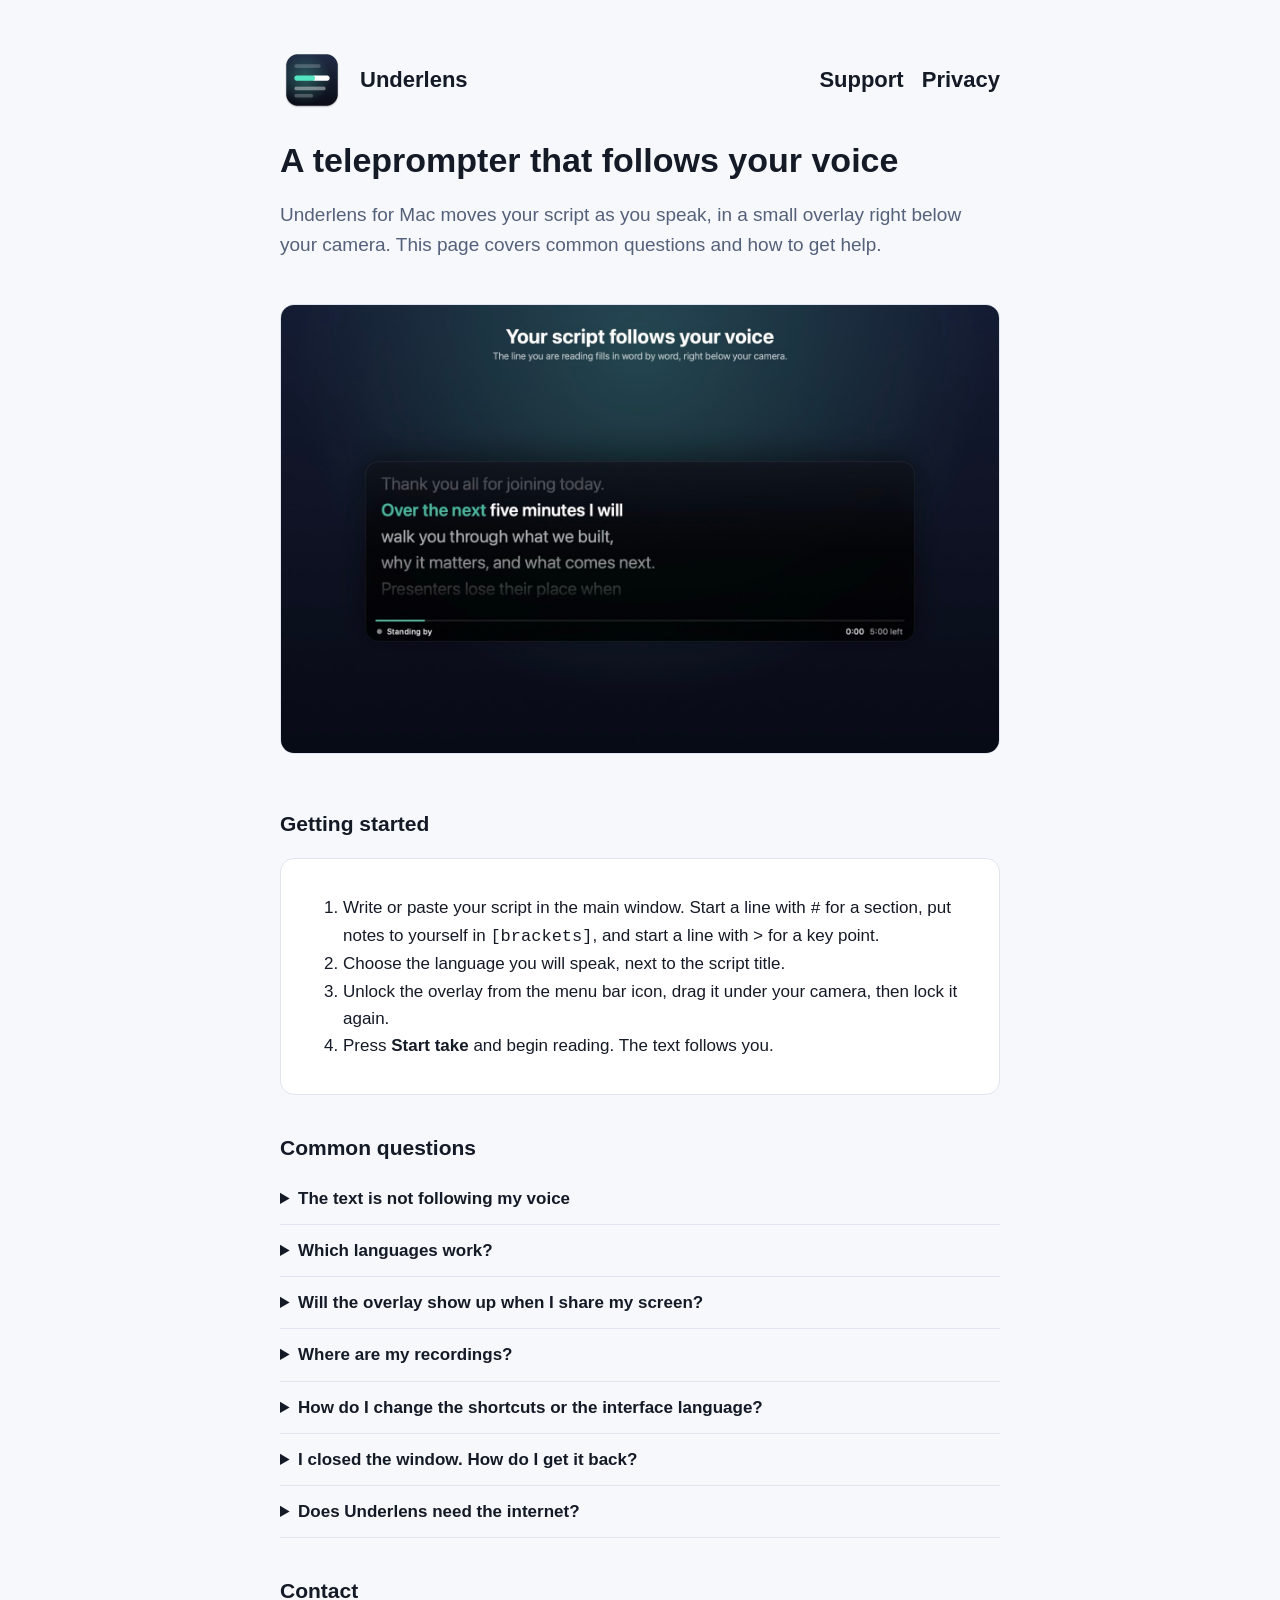
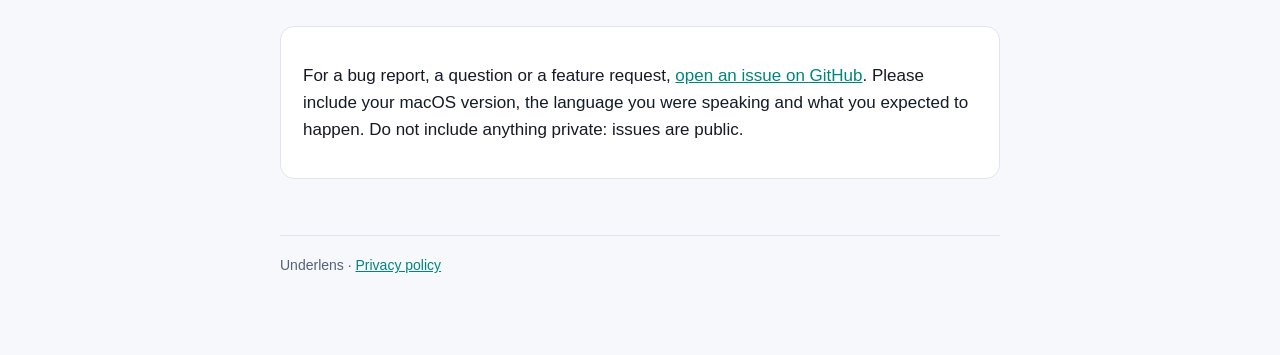
==== index.html @ 580b8d1f "Underlens support and privacy pages" ====
<!doctype html>
<html lang="en"><head><meta charset="utf-8"><meta name="viewport" content="width=device-width, initial-scale=1">
<title>Underlens Support</title><meta name="description" content="Help and support for Underlens, the teleprompter for Mac that follows your voice.">
<link rel="stylesheet" href="style.css"><link rel="icon" href="icon.png"></head>
<body><main>
<header><img src="icon.png" alt=""><a href="./">Underlens</a><nav><a href="./">Support</a><a href="privacy.html">Privacy</a></nav></header>
<h1>A teleprompter that follows your voice</h1>
<p class="lead">Underlens for Mac moves your script as you speak, in a small overlay right below your camera. This page covers common questions and how to get help.</p>
<img class="hero" src="hero.jpg" alt="The Underlens overlay showing a script with the current line filling in as it is read">

<h2>Getting started</h2>
<div class="card"><ol>
<li>Write or paste your script in the main window. Start a line with <code>#</code> for a section, put notes to yourself in <code>[brackets]</code>, and start a line with <code>&gt;</code> for a key point.</li>
<li>Choose the language you will speak, next to the script title.</li>
<li>Unlock the overlay from the menu bar icon, drag it under your camera, then lock it again.</li>
<li>Press <strong>Start take</strong> and begin reading. The text follows you.</li>
</ol></div>

<h2>Common questions</h2>
<details><summary>The text is not following my voice</summary><p>Check that the script's language matches the language you are speaking, and that Underlens is allowed under System Settings → Privacy &amp; Security → Microphone. The first time you use a language, macOS may need a few minutes to download its speech model; Speed and Manual modes work in the meantime.</p></details>
<details><summary>Which languages work?</summary><p>Voice following works in the languages macOS can recognise on your Mac, including English, Chinese (Mandarin and Cantonese), Japanese, Korean, Spanish, French and German. English is the most thoroughly tuned. Write the script the way you will say it.</p></details>
<details><summary>Will the overlay show up when I share my screen?</summary><p>Sharing a single window or browser tab never includes the overlay. Underlens asks macOS to leave the overlay out of whole-screen captures, but this cannot be guaranteed for every app and macOS version, so share a window or keep the overlay on a display you are not sharing.</p></details>
<details><summary>Where are my recordings?</summary><p>In the Underlens folder inside Movies, unless you chose another folder in the recording window under "Save to". The video shows only what the camera sees; the overlay is never part of it.</p></details>
<details><summary>How do I change the shortcuts or the interface language?</summary><p>Open Settings. Shortcuts has every global shortcut; Tracking has the interface language.</p></details>
<details><summary>I closed the window. How do I get it back?</summary><p>Click the Underlens icon in the Dock, or the Underlens icon in the menu bar and choose Open Underlens.</p></details>
<details><summary>Does Underlens need the internet?</summary><p>No. The app has no network access. Speech is recognised on your Mac.</p></details>

<h2>Contact</h2>
<div class="card"><p>For a bug report, a question or a feature request, <a href="https://github.com/JimmyChan233/underlens/issues">open an issue on GitHub</a>. Please include your macOS version, the language you were speaking and what you expected to happen. Do not include anything private: issues are public.</p></div>
<footer>Underlens · <a href="privacy.html">Privacy policy</a></footer>
</main></body></html>
---- style.css ----
:root { --bg: #0b0e17; --panel: #131827; --text: #e9edf5; --muted: #9aa5b8; --accent: #54e6c2; --line: #232a3d; }
@media (prefers-color-scheme: light) { :root { --bg: #f6f8fb; --panel: #ffffff; --text: #141a26; --muted: #55607a; --accent: #00857a; --line: #dfe4ee; } }
* { box-sizing: border-box; }
body { margin: 0; background: var(--bg); color: var(--text); font: 17px/1.6 -apple-system, BlinkMacSystemFont, "Segoe UI", "PingFang SC", "Hiragino Sans", sans-serif; }
main { max-width: 760px; margin: 0 auto; padding: 48px 20px 80px; }
header { display: flex; align-items: center; gap: 16px; margin-bottom: 28px; }
header img { width: 64px; height: 64px; }
header a { color: var(--text); text-decoration: none; font-weight: 700; font-size: 22px; }
nav { margin-left: auto; display: flex; gap: 18px; font-size: 15px; }
a { color: var(--accent); }
h1 { font-size: 34px; line-height: 1.2; margin: 0 0 12px; }
h2 { font-size: 21px; margin: 36px 0 8px; }
p, li { color: var(--text); }
.lead { color: var(--muted); font-size: 19px; }
.card { background: var(--panel); border: 1px solid var(--line); border-radius: 14px; padding: 18px 22px; margin: 18px 0; }
.hero { width: 100%; border-radius: 14px; border: 1px solid var(--line); margin: 24px 0 8px; }
footer { margin-top: 56px; padding-top: 18px; border-top: 1px solid var(--line); color: var(--muted); font-size: 14px; }
details { border-bottom: 1px solid var(--line); padding: 12px 0; }
summary { cursor: pointer; font-weight: 600; }
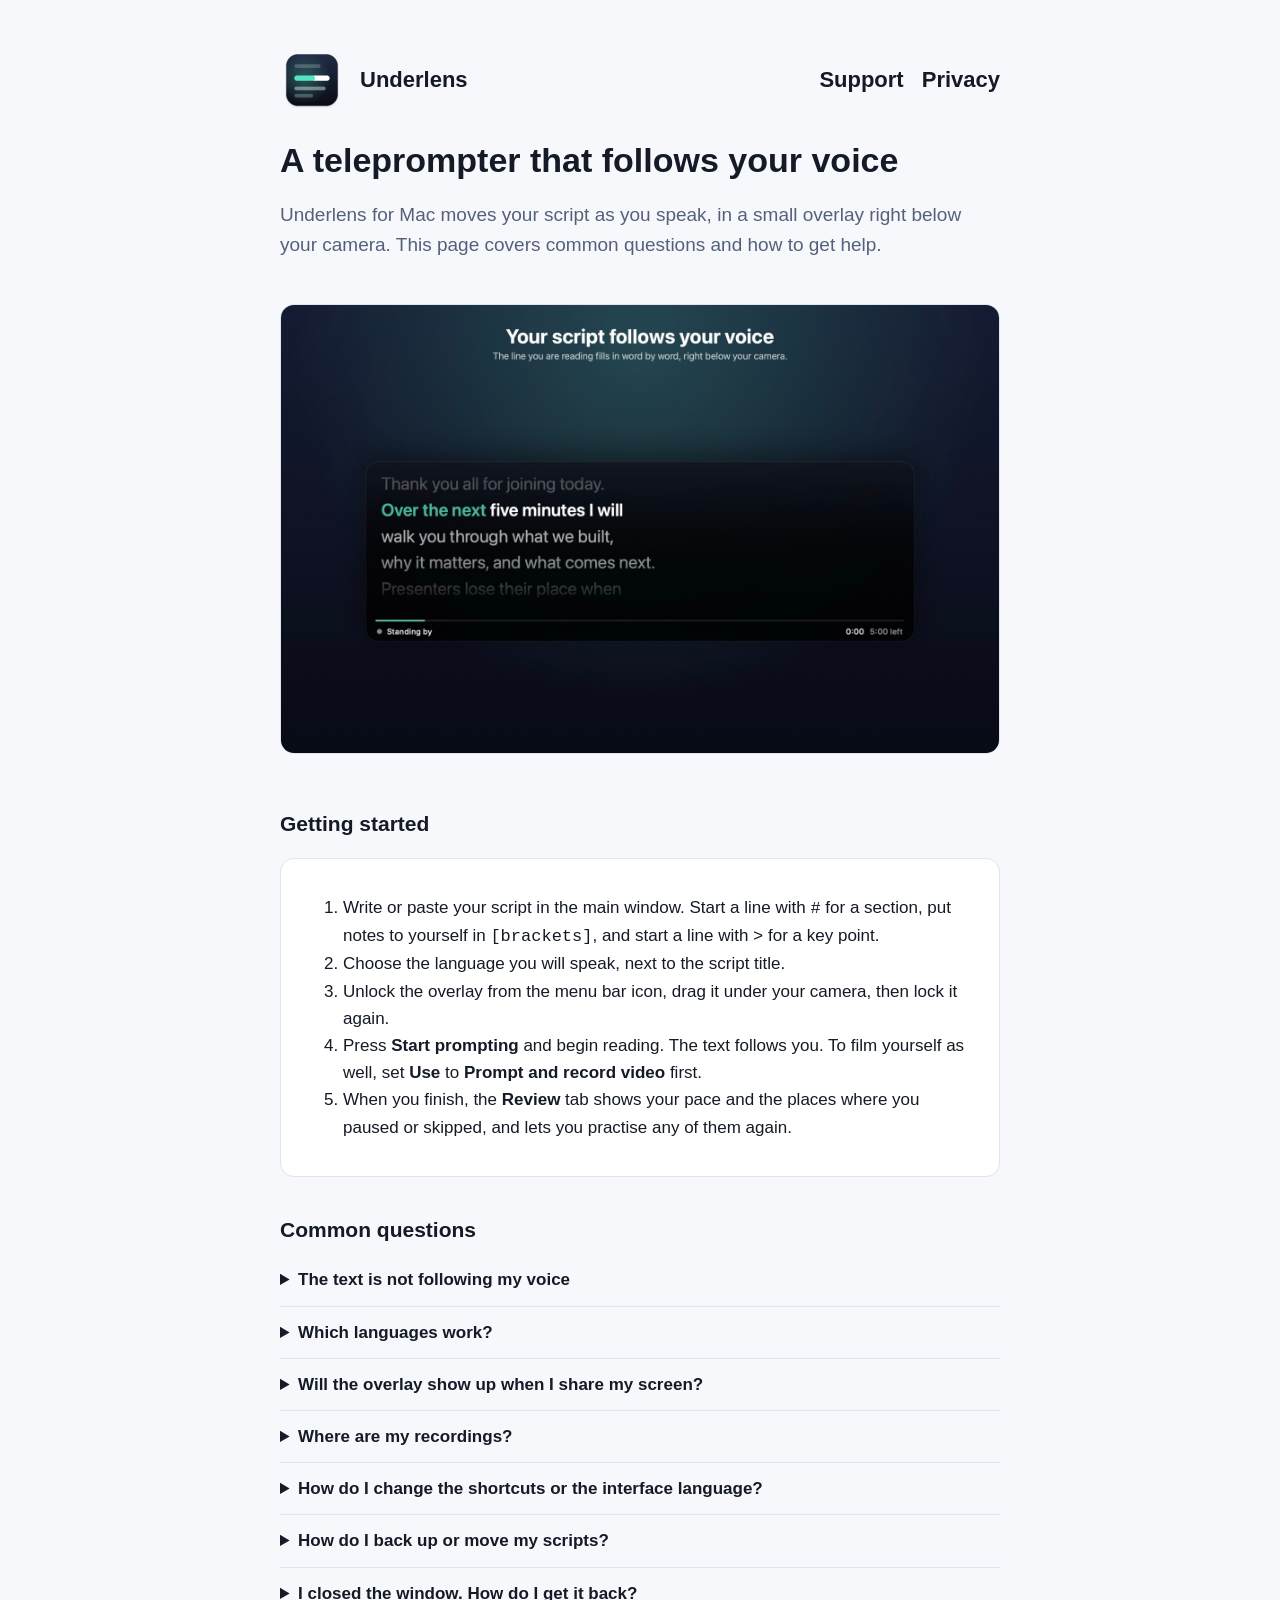
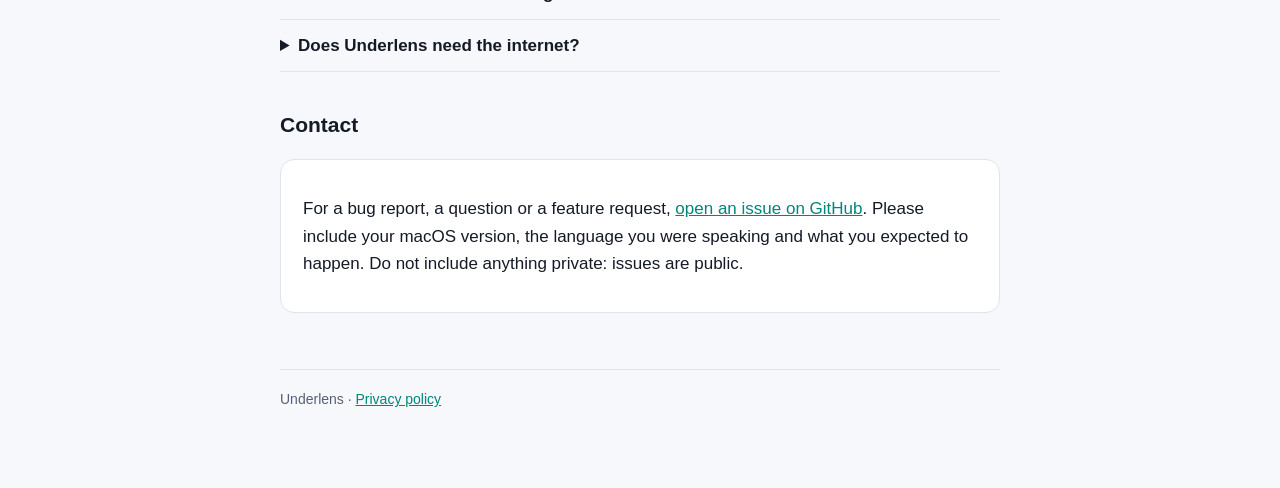
==== commit 35773d7b: "Update support page for the Prepare, Prompt and Review workflow Co-Authored-By: Claude Fable 5.2 <no" ====
--- a/index.html
+++ b/index.html
@@ -13,7 +13,8 @@
 <li>Write or paste your script in the main window. Start a line with <code>#</code> for a section, put notes to yourself in <code>[brackets]</code>, and start a line with <code>&gt;</code> for a key point.</li>
 <li>Choose the language you will speak, next to the script title.</li>
 <li>Unlock the overlay from the menu bar icon, drag it under your camera, then lock it again.</li>
-<li>Press <strong>Start take</strong> and begin reading. The text follows you.</li>
+<li>Press <strong>Start prompting</strong> and begin reading. The text follows you. To film yourself as well, set <strong>Use</strong> to <strong>Prompt and record video</strong> first.</li>
+<li>When you finish, the <strong>Review</strong> tab shows your pace and the places where you paused or skipped, and lets you practise any of them again.</li>
 </ol></div>
 
 <h2>Common questions</h2>
@@ -21,7 +22,8 @@
 <details><summary>Which languages work?</summary><p>Voice following works in the languages macOS can recognise on your Mac, including English, Chinese (Mandarin and Cantonese), Japanese, Korean, Spanish, French and German. English is the most thoroughly tuned. Write the script the way you will say it.</p></details>
 <details><summary>Will the overlay show up when I share my screen?</summary><p>Sharing a single window or browser tab never includes the overlay. Underlens asks macOS to leave the overlay out of whole-screen captures, but this cannot be guaranteed for every app and macOS version, so share a window or keep the overlay on a display you are not sharing.</p></details>
 <details><summary>Where are my recordings?</summary><p>In the Underlens folder inside Movies, unless you chose another folder in the recording window under "Save to". The video shows only what the camera sees; the overlay is never part of it.</p></details>
-<details><summary>How do I change the shortcuts or the interface language?</summary><p>Open Settings. Shortcuts has every global shortcut; Tracking has the interface language.</p></details>
+<details><summary>How do I change the shortcuts or the interface language?</summary><p>Open Settings. Shortcuts has every global shortcut; General has the interface language.</p></details>
+<details><summary>How do I back up or move my scripts?</summary><p>Choose File → Library &amp; Backups. A backup is a single file holding your scripts, practice history and favorites, and your videos if you leave that option on. Restoring on this or another Mac adds what is missing and keeps newer drafts: a script that has changed since the backup comes back as a copy. To save one script as plain text or Markdown, use Export script next to its title.</p></details>
 <details><summary>I closed the window. How do I get it back?</summary><p>Click the Underlens icon in the Dock, or the Underlens icon in the menu bar and choose Open Underlens.</p></details>
 <details><summary>Does Underlens need the internet?</summary><p>No. The app has no network access. Speech is recognised on your Mac.</p></details>
 
